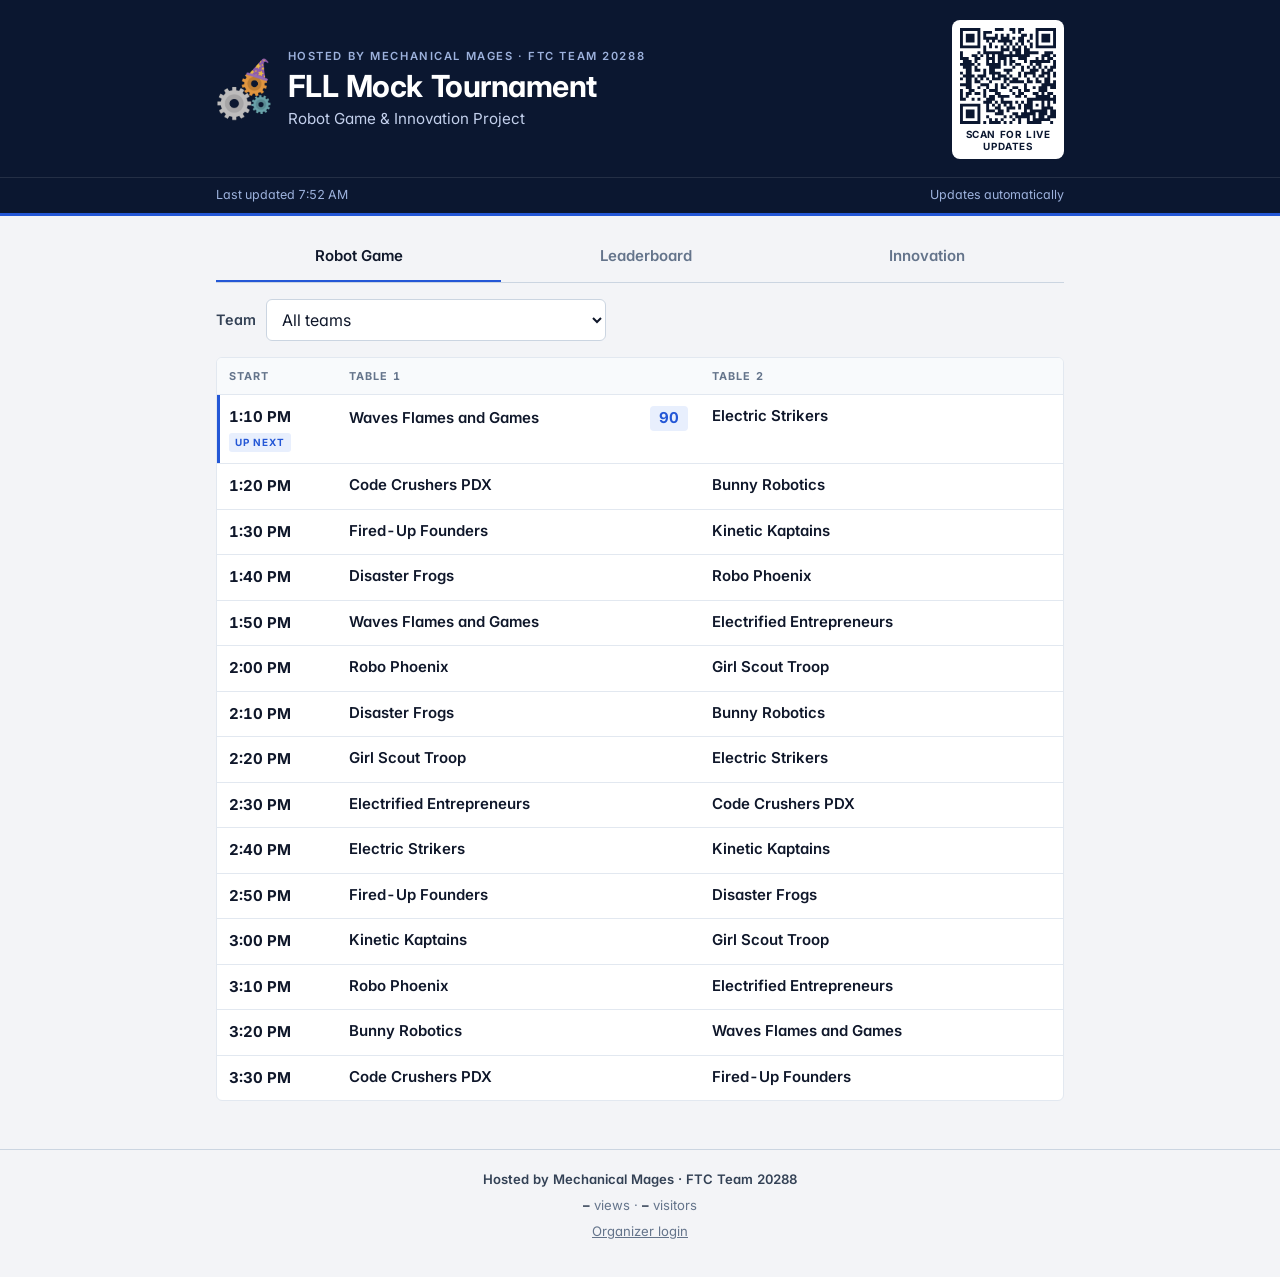
==== index.html @ e71eabfb "Reports tab: per-team analysis + Gemini coaching feedback - js/analysis.js: facts from mission sheet" ====
<!doctype html>
<html lang="en">
<head>
  <meta charset="utf-8">
  <meta name="viewport" content="width=device-width, initial-scale=1">
  <meta name="theme-color" content="#0b1730">
  <meta name="description" content="Live schedule, scores and leaderboard for the FLL Mock Tournament hosted by Mechanical Mages, FTC Team 20288.">
  <title>FLL Mock Tournament</title>
  <link rel="preconnect" href="https://fonts.googleapis.com">
  <link rel="preconnect" href="https://fonts.gstatic.com" crossorigin>
  <link rel="stylesheet" href="https://fonts.googleapis.com/css2?family=Inter:wght@400;500;600;700;800&display=swap">
  <link rel="stylesheet" href="css/style.css?v=202611220759">
</head>
<body>
  <header class="site-header">
    <div class="wrap brand">
      <img id="logo" src="img/logo.png" alt="Mechanical Mages logo" hidden onload="this.hidden=false" onerror="this.remove()">
      <div>
        <p class="eyebrow"><span>Hosted by Mechanical Mages</span><span class="dot"> &middot; </span><span>FTC Team 20288</span></p>
        <h1 id="title">FLL Mock Tournament</h1>
        <p class="sub" id="subtitle"></p>
      </div>
      <a class="qr" href="./" aria-label="Scan to open this page on your phone">
        <img src="img/qr.svg" alt="QR code linking to this page" width="96" height="96">
        <span>Scan for live updates</span>
      </a>
    </div>
    <div class="header-bar"><div class="wrap"><span id="updated">Loading&hellip;</span><span>Updates automatically</span></div></div>
  </header>

  <main class="wrap">
    <div id="banner"></div>

    <nav class="tabs" role="tablist" aria-label="Sections">
      <button class="tab" role="tab" data-tab="schedule">Robot Game</button>
      <button class="tab" role="tab" data-tab="leaderboard">Leaderboard</button>
      <button class="tab" role="tab" data-tab="innovation">Innovation</button>
    </nav>

    <div class="picker">
      <label for="team-pick">Team</label>
      <select id="team-pick" aria-label="Choose your team"></select>
    </div>
    <div id="myteam"></div>

    <section id="view" aria-live="polite"></section>
  </main>

  <footer class="site-footer">
    <div class="host">Hosted by Mechanical Mages &middot; FTC Team 20288</div>
    <div style="margin-top:6px"><span class="counter" id="views">&ndash;</span> views &middot; <span class="counter" id="visitors">&ndash;</span> visitors</div>
    <div style="margin-top:6px"><a href="admin/">Organizer login</a></div>
  </footer>

  <script src="config.js?v=202611220759"></script>
  <script src="js/common.js?v=202611220759"></script>
  <script src="js/viewer.js?v=202611220759"></script>
</body>
</html>
---- css/style.css ----
/* Mechanical Mages – FLL Mock Tournament */
:root {
  --ink: #0f172a;
  --ink-2: #334155;
  --muted: #64748b;
  --line: #e2e8f0;
  --line-2: #cbd5e1;
  --bg: #f3f4f7;
  --surface: #ffffff;
  --navy: #0b1730;
  --accent: #2457d6;
  --accent-soft: #e8effd;
  --live: #b45309;
  --live-soft: #fff6df;
  --ok: #15803d;
  --ok-soft: #e6f5ea;
  --bad: #b91c1c;
  --bad-soft: #fdecec;
  --radius: 6px;
  --font: "Inter", system-ui, -apple-system, "Segoe UI", Roboto, Helvetica, Arial, sans-serif;
}

* { box-sizing: border-box; }
html { -webkit-text-size-adjust: 100%; }
body {
  margin: 0; background: var(--bg); color: var(--ink);
  font: 15px/1.5 var(--font); font-feature-settings: "tnum" 1, "cv11" 1;
  -webkit-font-smoothing: antialiased;
}
a { color: var(--accent); }
.wrap { max-width: 880px; margin: 0 auto; padding: 0 16px; }

/* ---------- Header ---------- */
.site-header { background: var(--navy); color: #fff; border-bottom: 3px solid var(--accent); }
.brand { display: flex; align-items: center; gap: 16px; padding: 20px 16px 18px; }
.brand img { height: 56px; width: auto; flex: 0 0 auto; display: block; }
.eyebrow { font-size: .7rem; letter-spacing: .14em; text-transform: uppercase; color: #9db2dd; font-weight: 600; margin: 0; }
.site-header h1 { margin: 3px 0 0; font-size: 1.55rem; line-height: 1.2; font-weight: 700; letter-spacing: -.015em; }
.site-header .sub { margin: 3px 0 0; color: #c3d0ec; font-size: .95rem; }
.header-bar { border-top: 1px solid rgba(255,255,255,.1); }
.header-bar .wrap { display: flex; justify-content: space-between; gap: 12px; padding-top: 8px; padding-bottom: 8px; font-size: .78rem; color: #9db2dd; }
.header-bar a { color: #c3d0ec; }

/* ---------- Layout ---------- */
main.wrap { padding-top: 16px; padding-bottom: 8px; }
.section-title { font-size: .72rem; letter-spacing: .12em; text-transform: uppercase; color: var(--muted); font-weight: 700; margin: 22px 0 8px; }
.muted { color: var(--muted); }
.small { font-size: .85rem; }
.empty { text-align: center; color: var(--muted); padding: 32px 8px; }

.banner {
  display: flex; gap: 12px; align-items: baseline;
  background: var(--live-soft); border: 1px solid #f1d9a0; border-left: 4px solid var(--live);
  border-radius: var(--radius); padding: 10px 14px; margin: 0 0 16px; white-space: pre-wrap;
}
.banner b { font-size: .7rem; letter-spacing: .12em; text-transform: uppercase; color: var(--live); flex: 0 0 auto; }

/* ---------- Tabs ---------- */
.tabs {
  display: flex; border-bottom: 1px solid var(--line-2); margin: 0 0 16px;
  position: sticky; top: 0; z-index: 5; background: var(--bg); overflow-x: auto; scrollbar-width: none;
}
.tabs::-webkit-scrollbar { display: none; }
.tab {
  flex: 1 1 auto; background: none; border: 0; border-bottom: 3px solid transparent; margin-bottom: -1px;
  padding: 13px 14px; font: inherit; font-weight: 600; color: var(--muted); cursor: pointer; white-space: nowrap; min-height: 46px;
}
.tab[aria-selected="true"] { color: var(--ink); border-bottom-color: var(--accent); }
.tab:hover { color: var(--ink); }

/* ---------- Surfaces ---------- */
.panel, .card {
  background: var(--surface); border: 1px solid var(--line); border-radius: var(--radius);
}
.panel { overflow: hidden; margin-bottom: 16px; }
.card { padding: 14px 16px; margin: 0 0 12px; }
.card h2, .card h3 { margin: 0 0 8px; font-size: 1rem; font-weight: 700; }

/* ---------- Team picker + summary ---------- */
.picker { display: flex; align-items: center; gap: 10px; margin: 0 0 16px; }
.picker label { font-weight: 600; color: var(--ink-2); flex: 0 0 auto; font-size: .9rem; }
.summary { border-left: 4px solid var(--accent); margin-bottom: 16px; }
.summary h3 { margin: 0 0 6px; font-size: 1.05rem; }
.summary dl { margin: 0; display: grid; grid-template-columns: auto 1fr; gap: 4px 16px; }
.summary dt { color: var(--muted); font-size: .85rem; }
.summary dd { margin: 0; font-weight: 600; }

/* ---------- Tables ---------- */
table { width: 100%; border-collapse: collapse; }
th {
  text-align: left; font-size: .68rem; letter-spacing: .1em; text-transform: uppercase; color: var(--muted);
  font-weight: 700; padding: 10px 12px; background: #f8fafc; border-bottom: 1px solid var(--line);
}
td { padding: 11px 12px; border-bottom: 1px solid var(--line); vertical-align: top; }
tbody tr:last-child td { border-bottom: 0; }

.sched { table-layout: fixed; }
.sched th:first-child, .sched td.c-time { width: 94px; }
.time { display: block; font-weight: 700; font-variant-numeric: tabular-nums; white-space: nowrap; }
.tag {
  display: inline-block; margin-top: 4px; font-size: .62rem; font-weight: 700; letter-spacing: .08em; text-transform: uppercase;
  padding: 2px 6px; border-radius: 3px; background: var(--line); color: var(--muted);
}
.tag.now { background: var(--live); color: #fff; }
.tag.next { background: var(--accent-soft); color: var(--accent); }
.tag.done { background: var(--ok-soft); color: var(--ok); }
.sched tr.status-now td { background: var(--live-soft); }
.sched tr.status-now td:first-child { box-shadow: inset 3px 0 0 var(--live); }
.sched tr.status-next td:first-child { box-shadow: inset 3px 0 0 var(--accent); }
.sched tr.status-done td:first-child { box-shadow: inset 3px 0 0 var(--ok); }
.sched td.mine { background: #fff9c9; }

.cell { display: flex; flex-direction: column; gap: 3px; align-items: flex-start; }
.cell .nm { font-weight: 600; overflow-wrap: break-word; line-height: 1.3; }
.cell .nm small { color: var(--muted); font-weight: 500; }
.cell.none .nm { color: var(--line-2); font-weight: 400; }
.sc {
  display: inline-block; min-width: 38px; text-align: center; font-weight: 700; font-variant-numeric: tabular-nums;
  background: var(--accent-soft); color: var(--accent); border-radius: 4px; padding: 1px 8px;
}
.sc.pend { background: none; color: var(--line-2); font-weight: 400; padding-left: 0; text-align: left; }

@media (min-width: 620px) {
  .cell { flex-direction: row; justify-content: space-between; align-items: baseline; gap: 12px; }
  .sched th:first-child, .sched td.c-time { width: 120px; }
}

/* Leaderboard */
.board th, .board td { text-align: center; }
.board th.team, .board td.team { text-align: left; }
.board td { vertical-align: middle; }
.board td.rank { width: 52px; font-weight: 700; font-size: 1rem; color: var(--ink-2); }
.board td.rank span { font-size: .72rem; color: var(--muted); font-weight: 600; margin-right: 1px; }
.board td.team { font-weight: 600; overflow-wrap: anywhere; }
.board td.team small { display: block; color: var(--muted); font-weight: 500; font-size: .78rem; }
.board td.best { font-weight: 800; font-size: 1.05rem; color: var(--accent); background: #f8faff; width: 70px; }
.board tr.r1 td.rank, .board tr.r2 td.rank, .board tr.r3 td.rank { box-shadow: inset 3px 0 0 var(--accent); color: var(--ink); }
.board tr.mine td { background: #fff9c9; }
.board .dash { color: var(--line-2); }
.board td.used { color: var(--ink); }
.board td.dropped { color: var(--muted); }
.rules { margin: 4px 2px 20px; color: var(--muted); font-size: .84rem; }
.rules b { color: var(--ink-2); }

/* Innovation table */
.simple td.t { width: 110px; font-weight: 700; white-space: nowrap; font-variant-numeric: tabular-nums; }
.simple tr.mine td { background: #fff9c9; }

/* ---------- Footer ---------- */
.site-footer { border-top: 1px solid var(--line-2); margin-top: 24px; padding: 20px 16px 36px; text-align: center; color: var(--muted); font-size: .82rem; }
.site-footer .host { color: var(--ink-2); font-weight: 600; }
.site-footer a { color: var(--muted); }
.counter { font-weight: 700; color: var(--ink-2); }

/* ---------- Forms & buttons (admin) ---------- */
button { font: inherit; }
select, input[type="text"], input[type="time"], input[type="number"], input[type="password"], textarea {
  font: inherit; font-size: 16px; color: var(--ink); background: #fff; border: 1px solid var(--line-2); border-radius: var(--radius);
  padding: 9px 11px; min-height: 42px; width: 100%; min-width: 0;
}
select:focus, input:focus, textarea:focus, button:focus-visible, .tab:focus-visible {
  outline: 2px solid var(--accent); outline-offset: 1px; border-color: var(--accent);
}
.picker select { max-width: 340px; }
.btn {
  border: 1px solid var(--accent); border-radius: var(--radius); padding: 9px 16px; min-height: 42px; font-weight: 600;
  cursor: pointer; background: var(--accent); color: #fff; white-space: nowrap;
}
.btn:hover { filter: brightness(1.06); }
.btn:disabled { opacity: .5; cursor: default; }
.btn.secondary { background: #fff; color: var(--accent); }
.btn.orange { background: #fff; color: var(--navy); border-color: #fff; }
.btn.danger { background: #fff; color: var(--bad); border-color: #e5b4b4; }
.btn.small { min-height: 34px; padding: 5px 12px; font-size: .84rem; }
.field { display: block; margin: 0 0 12px; }
.field > span { display: block; font-weight: 600; margin-bottom: 4px; font-size: .9rem; }
.row { display: flex; gap: 8px; align-items: center; }
.row > * { flex: 1 1 0; }
.row > .fixed { flex: 0 0 auto; }
.stack > * + * { margin-top: 10px; }
.check { display: flex; align-items: center; gap: 8px; font-weight: 500; min-height: 42px; }
.check input { width: 20px; height: 20px; }

.match { border-left: 4px solid var(--line-2); }
.match.status-done { border-left-color: var(--ok); }
.match.status-now { border-left-color: var(--live); background: var(--live-soft); }
.match.status-next { border-left-color: var(--accent); }
.match-head { display: flex; align-items: center; justify-content: space-between; gap: 8px; margin-bottom: 6px; }
.match-time { font-weight: 700; font-size: 1.05rem; }
.table-tag {
  flex: 0 0 auto; background: #eef1f6; color: var(--ink-2); font-weight: 600; font-size: .72rem; letter-spacing: .03em;
  border-radius: 3px; padding: 3px 8px; min-width: 64px; text-align: center;
}
.pill {
  display: inline-block; font-size: .64rem; font-weight: 700; padding: 2px 7px; border-radius: 3px; letter-spacing: .08em;
  text-transform: uppercase; background: var(--line); color: var(--muted);
}
.pill:empty { display: none; }
.pill.done { background: var(--ok-soft); color: var(--ok); }
.pill.now { background: var(--live); color: #fff; }
.pill.next { background: var(--accent-soft); color: var(--accent); }

.slot-edit { display: flex; align-items: center; gap: 10px; padding: 6px 0; }
.slot-edit .team { flex: 1 1 auto; min-width: 0; font-weight: 600; overflow-wrap: anywhere; }
.score-input { width: 96px; flex: 0 0 96px !important; text-align: center; font-size: 1.25rem !important; font-weight: 700; }

.notice { border-radius: var(--radius); padding: 10px 14px; margin: 0 0 12px; background: var(--accent-soft); border: 1px solid #c7d7f7; }
.notice.warn { background: var(--live-soft); border-color: #f1d9a0; }
.notice.error { background: var(--bad-soft); border-color: #efb9b9; color: #7f1d1d; }
.notice.ok { background: var(--ok-soft); border-color: #b5deb8; }
.notice ul { margin: 6px 0 0; padding-left: 20px; }

ol.steps { padding-left: 22px; }
ol.steps li { margin-bottom: 8px; }
code { background: #eef1f6; padding: 1px 6px; border-radius: 4px; font-size: .9em; }
details summary { cursor: pointer; }

.stats { display: flex; gap: 10px; }
.stat { flex: 1; background: #f8fafc; border: 1px solid var(--line); border-radius: var(--radius); padding: 12px; text-align: center; color: var(--muted); font-size: .8rem; }
.stat b { display: block; font-size: 1.8rem; line-height: 1.15; color: var(--ink); }

.publish-bar {
  position: fixed; left: 0; right: 0; bottom: 0; z-index: 20; background: var(--navy); color: #fff;
  padding: 10px 16px calc(10px + env(safe-area-inset-bottom)); box-shadow: 0 -4px 16px rgba(0,0,0,.2);
}
.publish-bar .wrap { display: flex; align-items: center; gap: 12px; padding: 0; }
.publish-bar .msg { flex: 1; font-weight: 600; }
.has-bar { padding-bottom: 90px; }

@media (min-width: 620px) {
  .site-header h1 { font-size: 1.9rem; }
  .brand img { height: 64px; }
}

/* ---------- Phones ---------- */
.board .short { display: none; }
@media (max-width: 619px) {
  .brand { gap: 12px; }
  .brand img { height: 48px; }
  .eyebrow span { display: block; }
  .eyebrow .dot { display: none; }
  .site-header h1 { font-size: 1.4rem; }
  .tab { padding: 13px 8px; font-size: .92rem; }
  .sched th:first-child, .sched td.c-time { width: 104px; }
  .tag { white-space: nowrap; }
  .board th, .board td { padding: 10px 5px; }
  .board th:first-child, .board td:first-child { padding-left: 10px; }
  .board .long { display: none; }
  .board .short { display: inline; }
  .board td.rank { width: 42px; }
  .board td.best { width: 56px; }
  .board td.team { min-width: 120px; }
  .board td.team small { display: none; }
}
@media (max-width: 360px) {
  .tab { padding: 13px 5px; font-size: .86rem; }
  .board td.team { min-width: 84px; font-size: .88rem; }
  .board th, .board td { padding: 9px 3px; }
  .board td.best { width: 46px; }
  .board td.rank { width: 36px; }
}

@media (max-width: 619px) {
  .sched td, .sched th { padding-left: 8px; padding-right: 8px; }
  .sched th:first-child, .sched td.c-time { width: 98px; padding-left: 12px; }
  .cell .nm { font-size: .92rem; }
}

/* ---------- QR code in the header ---------- */
.qr { margin-left: auto; flex: 0 0 auto; background: #fff; border-radius: 8px; padding: 8px 8px 6px; text-align: center; text-decoration: none; color: var(--navy); }
.qr img { display: block; width: 96px; height: 96px; }
.qr span { display: block; margin-top: 4px; font-size: .62rem; font-weight: 700; letter-spacing: .06em; text-transform: uppercase; max-width: 96px; line-height: 1.25; }
@media (max-width: 619px) { .qr { display: none; } }

/* ---------- Scorer page ---------- */
.btn.big { min-height: 52px; font-size: 1.05rem; padding: 12px 22px; }
.sc-progress { margin: 0 0 12px; color: var(--ink-2); }
.sc-controls { display: grid; gap: 10px; margin-bottom: 14px; }
.seg { display: flex; flex-wrap: wrap; align-items: center; gap: 6px; }
.seg-label { font-size: .72rem; font-weight: 700; letter-spacing: .08em; text-transform: uppercase; color: var(--muted); width: 100%; }
.seg button { flex: 1 1 auto; min-height: 46px; padding: 8px 12px; border: 1px solid var(--line-2); background: #fff; border-radius: var(--radius); font-weight: 600; color: var(--ink-2); cursor: pointer; }
.seg button[aria-pressed="true"] { background: var(--navy); border-color: var(--navy); color: #fff; }

.sc-match { padding: 10px 12px 6px; }
.sc-row { display: flex; align-items: center; gap: 10px; width: 100%; min-height: 58px; padding: 8px 0; background: none; border: 0; border-top: 1px solid var(--line); text-align: left; cursor: pointer; color: var(--ink); }
.sc-row.none { cursor: default; min-height: 44px; }
.sc-row .sc-team { flex: 1; font-weight: 700; font-size: 1.05rem; overflow-wrap: anywhere; }
.sc-score { flex: 0 0 auto; min-width: 74px; text-align: center; padding: 9px 12px; border-radius: var(--radius); border: 2px solid var(--accent); color: var(--accent); font-weight: 700; }
.sc-score.done { background: var(--ok-soft); border-color: #b5deb8; color: var(--ok); font-size: 1.2rem; font-weight: 800; }
.sc-row:hover .sc-score:not(.done) { background: var(--accent-soft); }

.sc-top { position: sticky; top: 0; z-index: 6; display: flex; align-items: center; gap: 12px; background: var(--bg); padding: 10px 0; border-bottom: 1px solid var(--line-2); margin-bottom: 12px; }
.sc-who { display: flex; flex-direction: column; line-height: 1.25; min-width: 0; }
.sc-who b { font-size: 1.15rem; overflow-wrap: anywhere; }
.sc-who span { color: var(--muted); font-size: .85rem; }
.sc-note-top { margin: 0 0 12px; color: var(--ink-2); }

.sc-mission { padding: 12px 14px; }
.sc-mission h3 { display: flex; justify-content: space-between; align-items: center; gap: 8px; margin: 0 0 8px; font-size: 1rem; }
.sc-mission h3 em { font-style: normal; min-width: 40px; text-align: center; padding: 2px 10px; border-radius: 999px; background: var(--line); color: var(--muted); font-weight: 700; }
.sc-mission h3 em.has { background: var(--accent-soft); color: var(--accent); }
.sc-hint { margin: -2px 0 8px; font-size: .8rem; color: var(--muted); }

.sc-toggle { display: flex; align-items: center; gap: 12px; width: 100%; min-height: 54px; padding: 8px 12px; margin: 6px 0 0; background: #fff; border: 2px solid var(--line-2); border-radius: var(--radius); text-align: left; cursor: pointer; color: var(--ink); }
.sc-toggle:first-of-type { margin-top: 0; }
.sc-toggle .sc-box { flex: 0 0 auto; width: 28px; height: 28px; border: 2px solid var(--line-2); border-radius: 6px; display: grid; place-items: center; font-weight: 800; color: #fff; background: #fff; }
.sc-toggle .sc-lbl { flex: 1; font-weight: 600; line-height: 1.3; }
.sc-toggle .sc-pts { flex: 0 0 auto; font-weight: 700; color: var(--muted); }
.sc-toggle.on { background: var(--accent-soft); border-color: var(--accent); }
.sc-toggle.on .sc-box { background: var(--accent); border-color: var(--accent); }
.sc-toggle.on .sc-pts { color: var(--accent); }
.sc-toggle:disabled { opacity: .4; cursor: not-allowed; }

.sc-count { display: flex; align-items: center; justify-content: space-between; gap: 10px; margin-top: 6px; padding: 6px 4px 6px 12px; border: 2px solid var(--line-2); border-radius: var(--radius); background: #fff; }
.sc-count.off { opacity: .4; }
.sc-count .sc-lbl { flex: 1; font-weight: 600; line-height: 1.3; }
.sc-count .sc-lbl small { display: block; color: var(--muted); font-weight: 500; font-size: .78rem; }
.sc-step { display: flex; align-items: center; gap: 4px; flex: 0 0 auto; }
.sc-step b { min-width: 34px; text-align: center; font-size: 1.4rem; }
.sc-step button { width: 50px; height: 50px; font-size: 1.6rem; font-weight: 700; border: 2px solid var(--accent); color: var(--accent); background: #fff; border-radius: var(--radius); cursor: pointer; }
.sc-step button:disabled { opacity: .35; cursor: not-allowed; }

.sc-choice { margin-top: 6px; }
.sc-choice .sc-lbl { display: block; font-weight: 600; margin-bottom: 6px; }
.sc-opts { display: flex; gap: 6px; flex-wrap: wrap; }
.sc-opts button { flex: 1 1 auto; min-height: 50px; padding: 6px 10px; border: 2px solid var(--line-2); background: #fff; border-radius: var(--radius); font-weight: 600; cursor: pointer; color: var(--ink); }
.sc-opts button small, .sc-tokens button small { display: block; font-weight: 600; color: var(--muted); }
.sc-opts button.on, .sc-tokens button.on { background: var(--accent-soft); border-color: var(--accent); color: var(--accent); }
.sc-opts button.on small, .sc-tokens button.on small { color: var(--accent); }
.sc-tokens { display: grid; grid-template-columns: repeat(7, 1fr); gap: 6px; }
.sc-tokens button { min-height: 62px; padding: 4px 0; border: 2px solid var(--line-2); background: #fff; border-radius: var(--radius); font-size: 1.3rem; font-weight: 800; cursor: pointer; color: var(--ink); }
.sc-tokens button small { font-size: .7rem; }

.sc-manual.on { border-color: var(--live); background: var(--live-soft); }
.sc-manual .sc-toggle.on { background: #fff; border-color: var(--live); }
.sc-manual .sc-toggle.on .sc-box { background: var(--live); border-color: var(--live); }

.sc-bar { position: fixed; left: 0; right: 0; bottom: 0; z-index: 20; background: var(--navy); color: #fff; padding: 10px 16px calc(10px + env(safe-area-inset-bottom)); box-shadow: 0 -4px 16px rgba(0,0,0,.25); }
.sc-bar .wrap { display: flex; align-items: center; gap: 16px; padding: 0; }
.sc-bar-total { flex: 1; display: flex; flex-direction: column; line-height: 1.1; }
.sc-bar-total small { color: #9db2dd; font-size: .72rem; text-transform: uppercase; letter-spacing: .08em; font-weight: 700; }
.sc-bar-total b { font-size: 2.2rem; font-weight: 800; }
.sc-bar .btn { background: #fff; color: var(--navy); border-color: #fff; min-width: 150px; }
.sc-bar .btn:disabled { opacity: .5; }
@media (max-width: 380px) { .sc-tokens button { font-size: 1.1rem; } }

/* manual override: the mission cards are ignored, so dim them */
.manual-on .sc-mission:not(.sc-manual) { opacity: .4; pointer-events: none; }

/* mission pictures + small descriptions */
.sc-body { display: block; }
.sc-pic { display: block; width: 100%; padding: 0; margin: 0 0 10px; border: 0; background: #def0b0; border-radius: var(--radius); overflow: hidden; cursor: zoom-in; }
.sc-pic img { display: block; width: 100%; max-height: 200px; object-fit: contain; }
.sc-desc { display: block; margin-top: 3px; font-size: .78rem; font-weight: 400; line-height: 1.35; color: var(--muted); }
.sc-toggle.on .sc-desc { color: var(--ink-2); }
.sc-each { display: block; color: var(--muted); font-weight: 600; font-size: .78rem; }
.sc-toggle.zero.on { background: var(--bad-soft); border-color: var(--bad); }
.sc-toggle.zero.on .sc-box { background: var(--bad); border-color: var(--bad); }
.sc-toggle.zero.on .sc-pts { color: var(--bad); }
.sc-lightbox { position: fixed; inset: 0; z-index: 50; background: rgba(8,12,24,.88); display: grid; place-items: center; padding: 16px; cursor: zoom-out; }
.sc-lightbox div { max-width: 760px; width: 100%; text-align: center; }
.sc-lightbox img { width: 100%; max-height: 78vh; object-fit: contain; border-radius: var(--radius); background: #def0b0; }
.sc-lightbox p { color: #fff; margin: 10px 0 0; font-weight: 600; }
@media (min-width: 700px) {
  .sc-body { display: grid; grid-template-columns: 38% 1fr; gap: 16px; align-items: start; }
  .sc-pic { margin: 0; position: sticky; top: 90px; }
  .sc-pic img { max-height: 260px; }
}

/* ---------- Team reports ---------- */
.report { background: #fff; border: 1px solid var(--line); border-radius: var(--radius); padding: 16px; margin: 0 0 16px; }
.report header { display: flex; justify-content: space-between; align-items: baseline; gap: 8px; flex-wrap: wrap; border-bottom: 1px solid var(--line); padding-bottom: 8px; margin-bottom: 12px; }
.report h3 { margin: 0; font-size: 1.25rem; }
.report h4 { margin: 18px 0 8px; font-size: .74rem; letter-spacing: .1em; text-transform: uppercase; color: var(--muted); }
.ai-text h4 { font-size: 1rem; letter-spacing: 0; text-transform: none; color: var(--ink); margin: 16px 0 6px; }
.ai-text p, .ai-text li { margin: 4px 0; }
.ai-text ul, .rep-list { padding-left: 20px; margin: 4px 0; }
.rep-list li { margin: 6px 0; }
.ai-tag { background: var(--accent-soft); color: var(--accent); border-radius: 3px; padding: 1px 6px; font-size: .65rem; letter-spacing: .08em; }
.rep-stats { display: grid; grid-template-columns: repeat(4, 1fr); gap: 8px; margin-bottom: 12px; }
.rep-stats > div { background: #f8fafc; border: 1px solid var(--line); border-radius: var(--radius); padding: 10px 8px; text-align: center; }
.rep-stats b { display: block; font-size: 1.5rem; line-height: 1.15; }
.rep-stats span { font-size: .72rem; color: var(--muted); text-transform: uppercase; letter-spacing: .05em; }
.rep-stats .good b { color: var(--ok); } .rep-stats .bad b { color: var(--bad); }
.rep-runs { display: flex; flex-wrap: wrap; gap: 6px 22px; margin: 0 0 8px; }
.rep-grid th, .rep-grid td { text-align: center; padding: 6px 8px; font-size: .88rem; }
.rep-grid .g-name { text-align: left; font-weight: 600; }
.rep-grid .g-max { color: var(--muted); }
.g-full { background: var(--ok-soft); color: var(--ok); font-weight: 700; }
.g-part { background: #fff6df; color: var(--live); font-weight: 700; }
.g-zero { background: var(--bad-soft); color: var(--bad); }
.g-na { color: var(--line-2); }
.pill-pts { background: var(--live-soft); color: var(--live); border-radius: 3px; padding: 1px 7px; font-size: .78rem; font-weight: 700; }
#print-area { display: none; }
@media print {
  body.printing > *:not(#print-area) { display: none !important; }
  body.printing #print-area { display: block; background: #fff; }
  body.printing .report { border: 0; padding: 0; margin: 0; page-break-after: always; break-after: page; }
  body { background: #fff; }
}
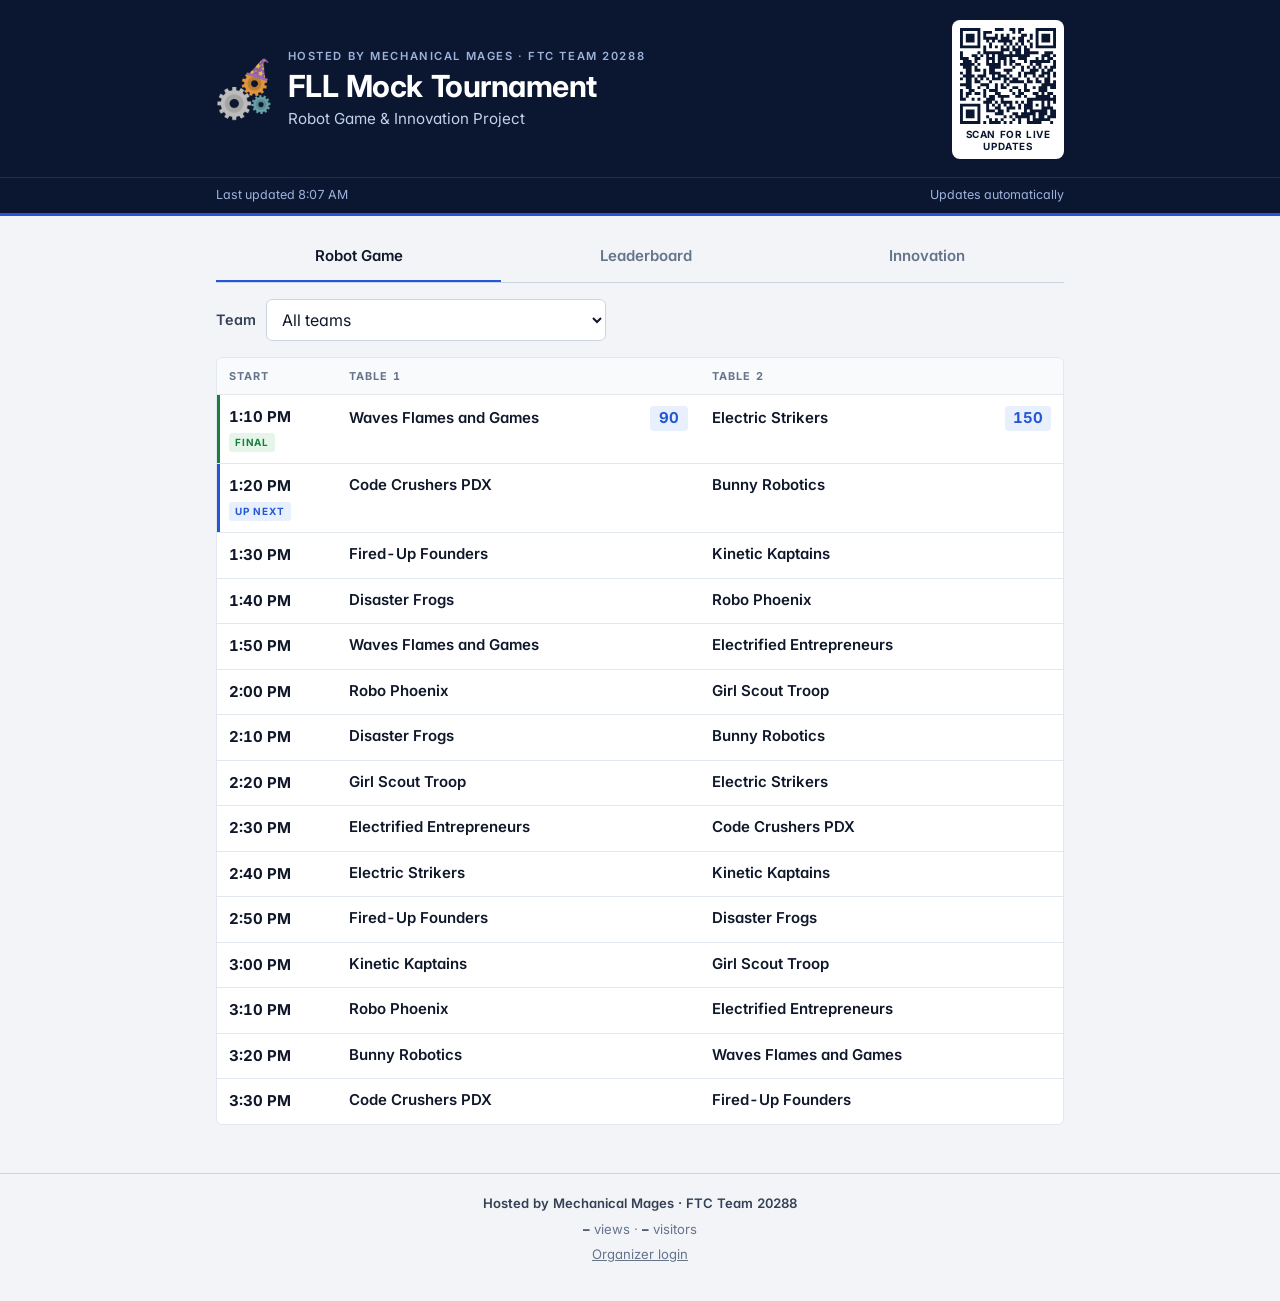
==== commit d2d0091c: "Better AI feedback: program diagnoses, AI explains in a fixed structure - analysis: priorities (poin" ====
--- a/index.html
+++ b/index.html
@@ -9,7 +9,7 @@
   <link rel="preconnect" href="https://fonts.googleapis.com">
   <link rel="preconnect" href="https://fonts.gstatic.com" crossorigin>
   <link rel="stylesheet" href="https://fonts.googleapis.com/css2?family=Inter:wght@400;500;600;700;800&display=swap">
-  <link rel="stylesheet" href="css/style.css?v=202611220759">
+  <link rel="stylesheet" href="css/style.css?v=202611220811">
 </head>
 <body>
   <header class="site-header">
@@ -52,8 +52,8 @@
     <div style="margin-top:6px"><a href="admin/">Organizer login</a></div>
   </footer>
 
-  <script src="config.js?v=202611220759"></script>
-  <script src="js/common.js?v=202611220759"></script>
-  <script src="js/viewer.js?v=202611220759"></script>
+  <script src="config.js?v=202611220811"></script>
+  <script src="js/common.js?v=202611220811"></script>
+  <script src="js/viewer.js?v=202611220811"></script>
 </body>
 </html>
--- a/css/style.css
+++ b/css/style.css
@@ -398,3 +398,9 @@
   body.printing .report { border: 0; padding: 0; margin: 0; page-break-after: always; break-after: page; }
   body { background: #fff; }
 }
+
+.ai-headline { font-size: 1.05rem; font-weight: 700; margin: 4px 0 6px; }
+.ai-text h5 { margin: 16px 0 6px; font-size: .95rem; }
+.ai-opp { border-left: 3px solid var(--accent); background: #f8faff; border-radius: 0 var(--radius) var(--radius) 0; padding: 8px 12px; margin: 8px 0; }
+.ai-opp p { margin: 4px 0; }
+.coach-note { background: var(--live-soft); border: 1px solid #f1d9a0; border-radius: var(--radius); padding: 8px 12px; margin-top: 14px; }
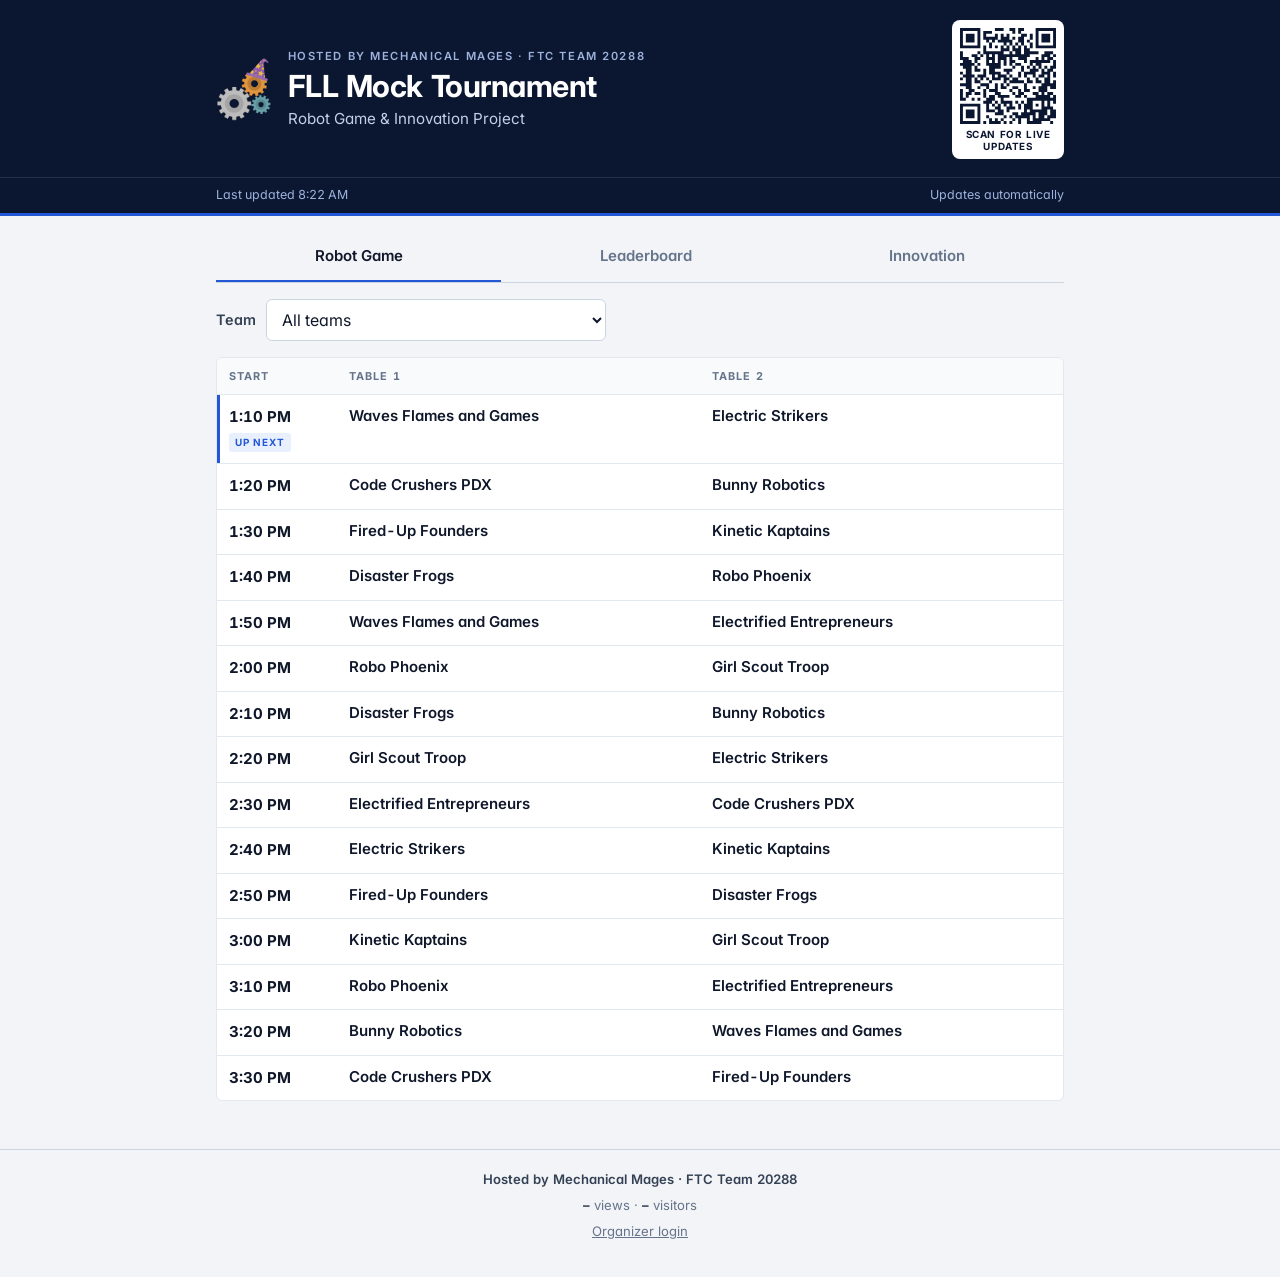
==== commit 3f4e1718: "View counter: every page open/reload counts; admin explains when the counter is blocked Co-Authored-" ====
--- a/index.html
+++ b/index.html
@@ -9,7 +9,7 @@
   <link rel="preconnect" href="https://fonts.googleapis.com">
   <link rel="preconnect" href="https://fonts.gstatic.com" crossorigin>
   <link rel="stylesheet" href="https://fonts.googleapis.com/css2?family=Inter:wght@400;500;600;700;800&display=swap">
-  <link rel="stylesheet" href="css/style.css?v=202611220811">
+  <link rel="stylesheet" href="css/style.css?v=202611220826">
 </head>
 <body>
   <header class="site-header">
@@ -52,8 +52,8 @@
     <div style="margin-top:6px"><a href="admin/">Organizer login</a></div>
   </footer>
 
-  <script src="config.js?v=202611220811"></script>
-  <script src="js/common.js?v=202611220811"></script>
-  <script src="js/viewer.js?v=202611220811"></script>
+  <script src="config.js?v=202611220826"></script>
+  <script src="js/common.js?v=202611220826"></script>
+  <script src="js/viewer.js?v=202611220826"></script>
 </body>
 </html>
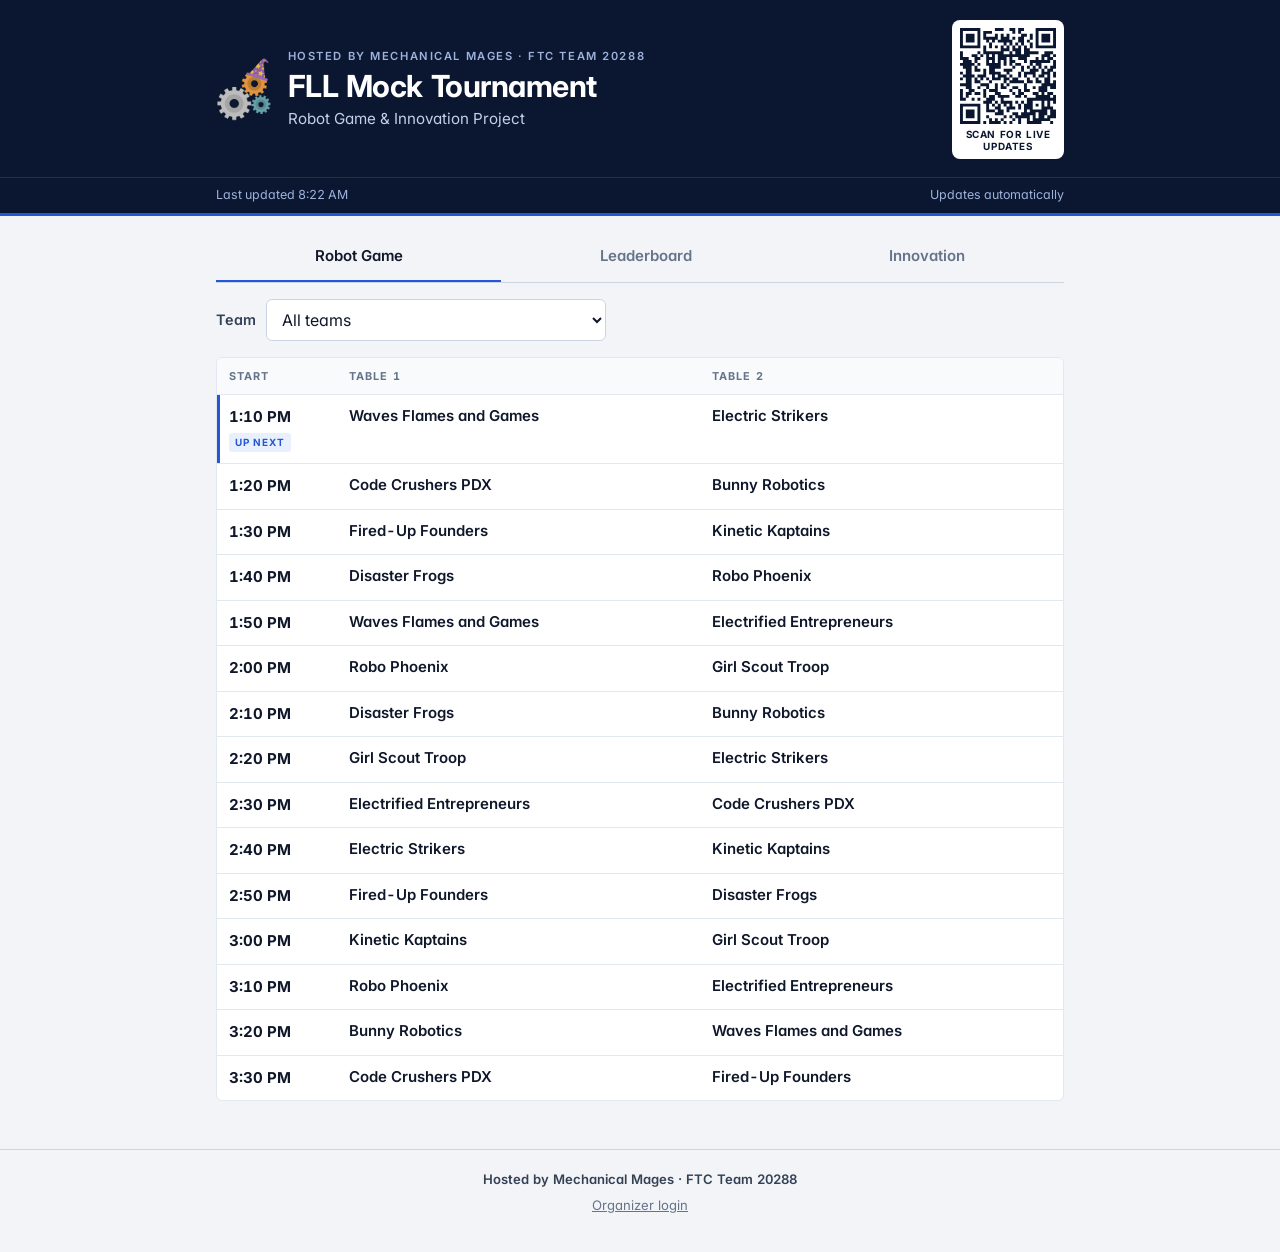
==== commit 681b5f00: "Counter gives up after 6s on blocked networks; public page hides the counter line if unreachable Co-" ====
--- a/index.html
+++ b/index.html
@@ -9,7 +9,7 @@
   <link rel="preconnect" href="https://fonts.googleapis.com">
   <link rel="preconnect" href="https://fonts.gstatic.com" crossorigin>
   <link rel="stylesheet" href="https://fonts.googleapis.com/css2?family=Inter:wght@400;500;600;700;800&display=swap">
-  <link rel="stylesheet" href="css/style.css?v=202611220826">
+  <link rel="stylesheet" href="css/style.css?v=202611220829">
 </head>
 <body>
   <header class="site-header">
@@ -52,8 +52,8 @@
     <div style="margin-top:6px"><a href="admin/">Organizer login</a></div>
   </footer>
 
-  <script src="config.js?v=202611220826"></script>
-  <script src="js/common.js?v=202611220826"></script>
-  <script src="js/viewer.js?v=202611220826"></script>
+  <script src="config.js?v=202611220829"></script>
+  <script src="js/common.js?v=202611220829"></script>
+  <script src="js/viewer.js?v=202611220829"></script>
 </body>
 </html>
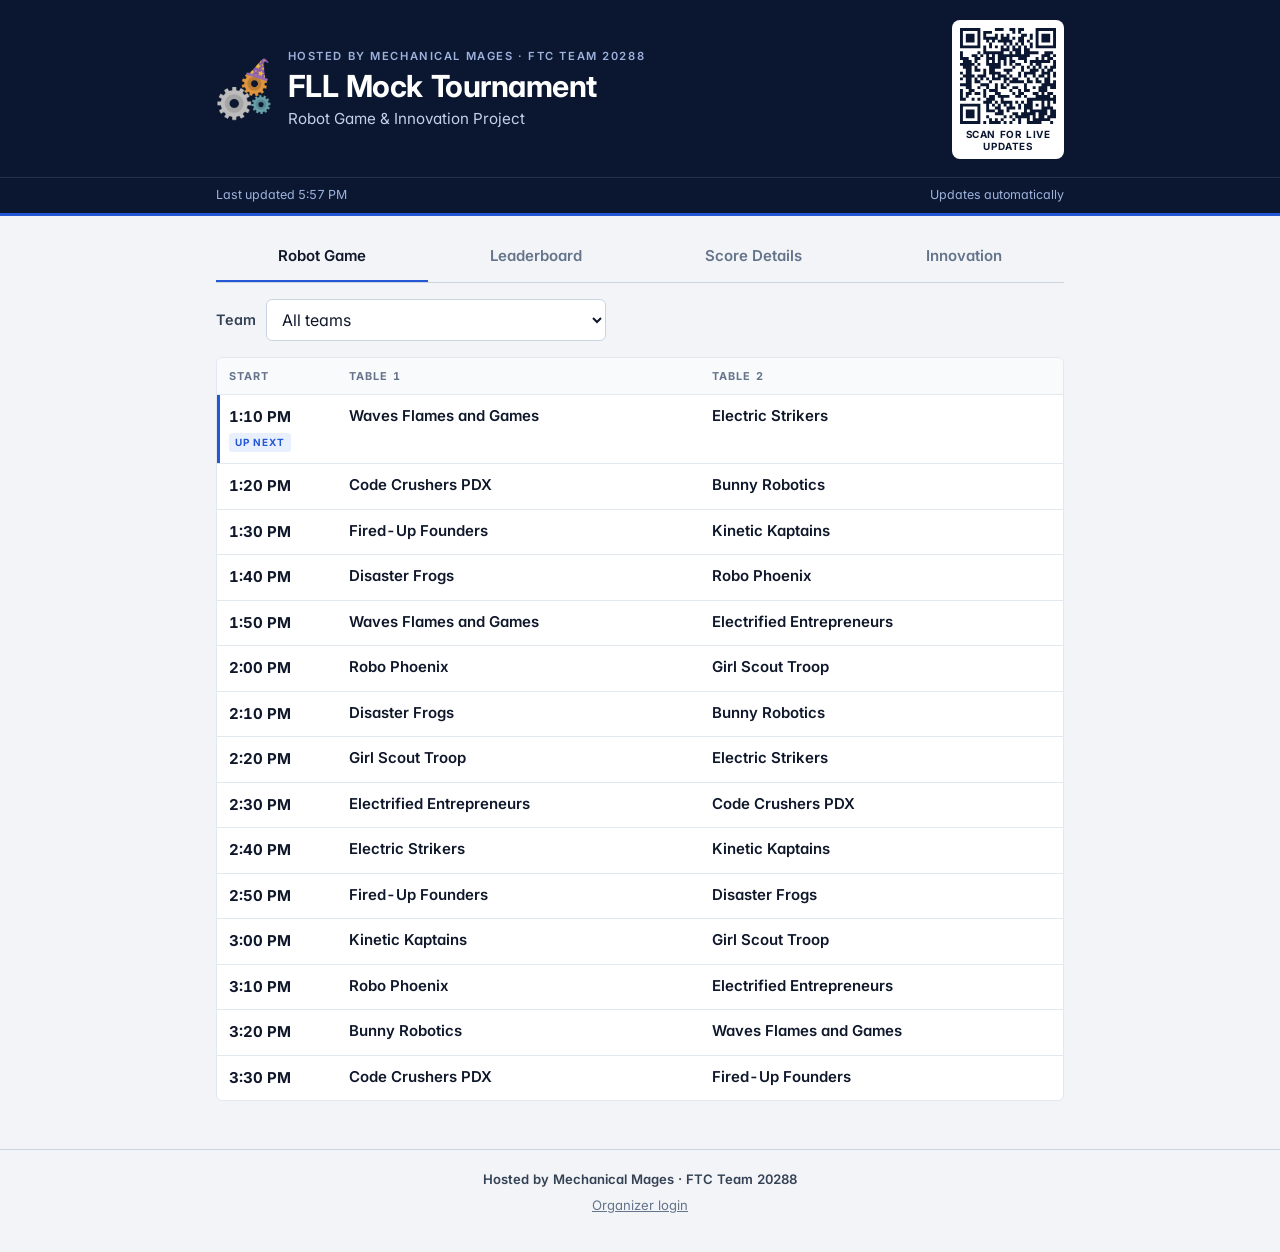
==== commit 3190815e: "Public page: Score Details tab with mission-by-mission points for each scored match Co-Authored-By: " ====
--- a/index.html
+++ b/index.html
@@ -9,7 +9,7 @@
   <link rel="preconnect" href="https://fonts.googleapis.com">
   <link rel="preconnect" href="https://fonts.gstatic.com" crossorigin>
   <link rel="stylesheet" href="https://fonts.googleapis.com/css2?family=Inter:wght@400;500;600;700;800&display=swap">
-  <link rel="stylesheet" href="css/style.css?v=202611220829">
+  <link rel="stylesheet" href="css/style.css?v=202611221000">
 </head>
 <body>
   <header class="site-header">
@@ -34,6 +34,7 @@
     <nav class="tabs" role="tablist" aria-label="Sections">
       <button class="tab" role="tab" data-tab="schedule">Robot Game</button>
       <button class="tab" role="tab" data-tab="leaderboard">Leaderboard</button>
+      <button class="tab" role="tab" data-tab="scores">Score Details</button>
       <button class="tab" role="tab" data-tab="innovation">Innovation</button>
     </nav>
 
@@ -52,8 +53,9 @@
     <div style="margin-top:6px"><a href="admin/">Organizer login</a></div>
   </footer>
 
-  <script src="config.js?v=202611220829"></script>
-  <script src="js/common.js?v=202611220829"></script>
-  <script src="js/viewer.js?v=202611220829"></script>
+  <script src="config.js?v=202611221000"></script>
+  <script src="js/common.js?v=202611221000"></script>
+  <script src="js/missions.js?v=202611221000"></script>
+  <script src="js/viewer.js?v=202611221000"></script>
 </body>
 </html>
--- a/css/style.css
+++ b/css/style.css
@@ -404,3 +404,21 @@
 .ai-opp { border-left: 3px solid var(--accent); background: #f8faff; border-radius: 0 var(--radius) var(--radius) 0; padding: 8px 12px; margin: 8px 0; }
 .ai-opp p { margin: 4px 0; }
 .coach-note { background: var(--live-soft); border: 1px solid #f1d9a0; border-radius: var(--radius); padding: 8px 12px; margin-top: 14px; }
+
+/* Public score breakdown */
+.run { margin-bottom: 10px; }
+.run summary { display: flex; align-items: center; justify-content: space-between; gap: 12px; padding: 12px 14px; list-style: none; }
+.run summary::-webkit-details-marker { display: none; }
+.run .who { font-weight: 700; overflow-wrap: anywhere; }
+.run .who small { display: block; color: var(--muted); font-weight: 500; font-size: .8rem; }
+.run .tot { font-size: 1.3rem; font-weight: 800; color: var(--accent); flex: 0 0 auto; }
+.run summary::after { content: "\25BE"; color: var(--muted); margin-left: 4px; }
+.run[open] summary::after { content: "\25B4"; }
+.run-body { padding: 4px 14px 14px; border-top: 1px solid var(--line); }
+.bd { width: 100%; border-collapse: collapse; font-size: .92rem; }
+.bd td { padding: 5px 0; }
+.bd td.p { text-align: right; font-weight: 700; font-variant-numeric: tabular-nums; white-space: nowrap; padding-left: 12px; }
+.bd tr.mis td { font-weight: 600; border-top: 1px solid var(--line); }
+.bd tr.sub td { color: var(--ink-2); padding: 1px 0 4px 14px; font-size: .86rem; }
+.bd tr.sub td.p { font-weight: 600; padding-right: 0; }
+.bd tfoot td { border-top: 2px solid var(--ink); font-weight: 800; padding-top: 8px; font-size: 1rem; }
